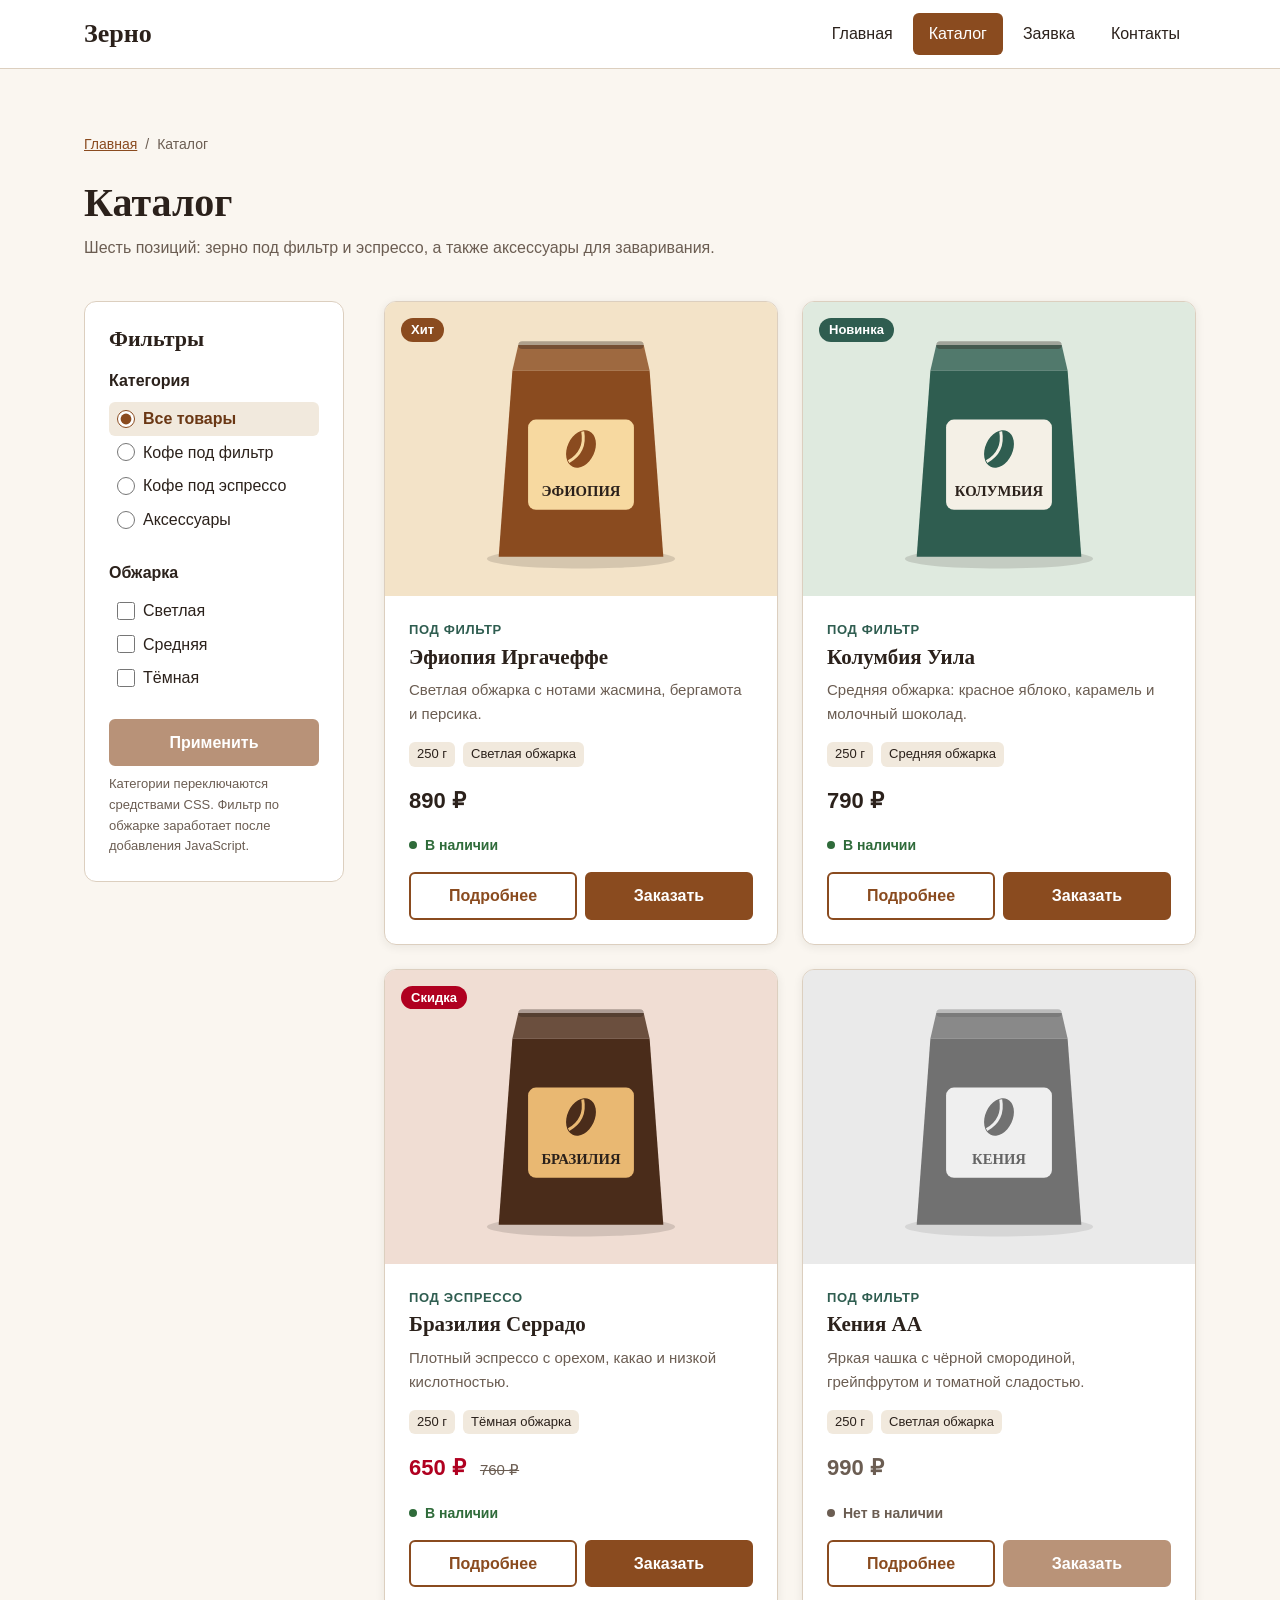
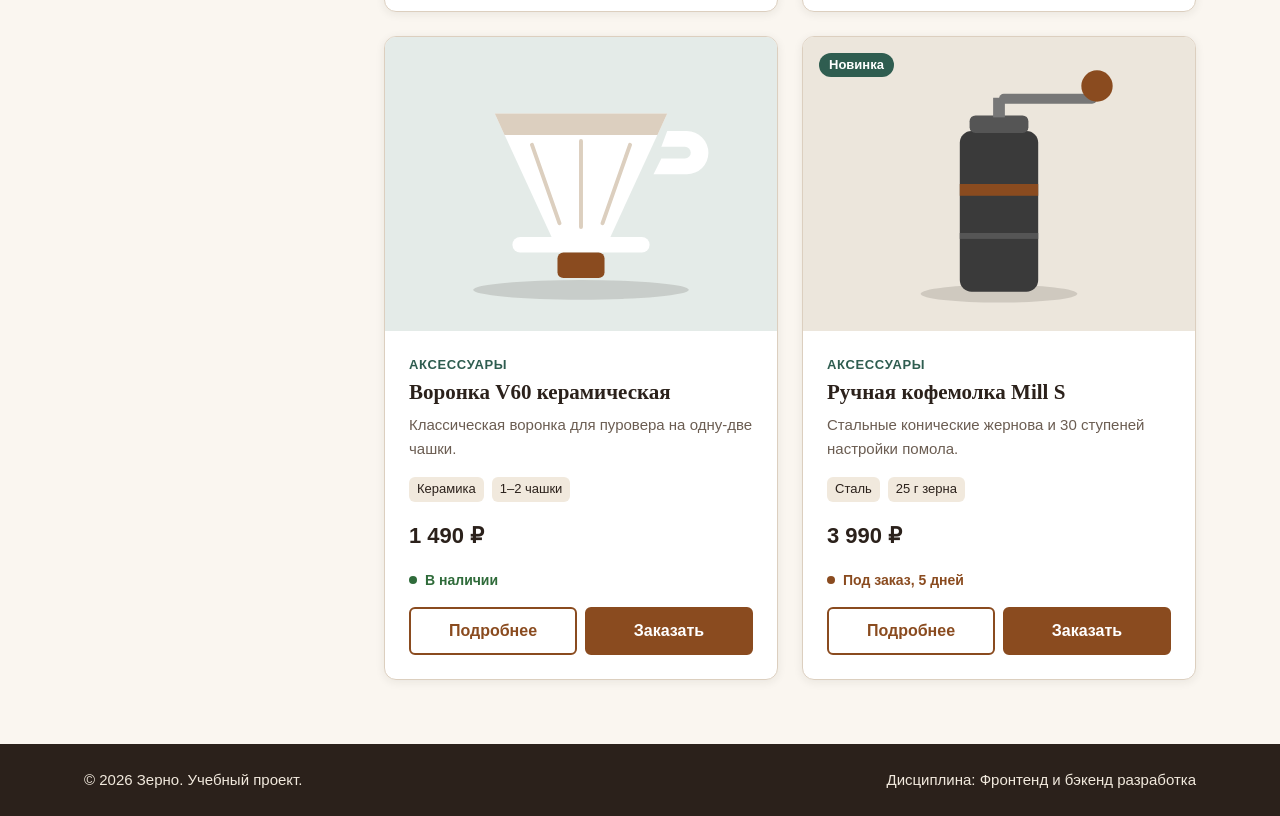
==== catalog.html @ 66cc0814 "каталог" ====
<!DOCTYPE html>
<html lang="ru">
<head>
  <meta charset="UTF-8">
  <meta name="viewport" content="width=device-width, initial-scale=1.0">
  <meta name="description" content="Каталог магазина Зерно: кофе под фильтр и эспрессо, воронки и кофемолки.">
  <title>Каталог кофе и аксессуаров — Зерно</title>
  <link rel="stylesheet" href="css/style.css">
</head>
<body>
  <header class="site-header">
    <div class="container site-header__inner">
      <a class="site-header__logo" href="index.html">Зерно</a>

      <nav class="site-nav" aria-label="Основная навигация">
        <ul class="site-nav__list">
          <li class="site-nav__item"><a class="site-nav__link" href="index.html">Главная</a></li>
          <li class="site-nav__item"><a class="site-nav__link site-nav__link--active" href="catalog.html" aria-current="page">Каталог</a></li>
          <li class="site-nav__item"><a class="site-nav__link" href="order.html">Заявка</a></li>
          <li class="site-nav__item"><a class="site-nav__link" href="contacts.html">Контакты</a></li>
        </ul>
      </nav>
    </div>
  </header>

  <main>
    <section class="section">
      <div class="container">
        <nav class="breadcrumbs" aria-label="Хлебные крошки">
          <ol class="breadcrumbs__list">
            <li class="breadcrumbs__item"><a class="breadcrumbs__link" href="index.html">Главная</a></li>
            <li class="breadcrumbs__item"><span class="breadcrumbs__current" aria-current="page">Каталог</span></li>
          </ol>
        </nav>

        <h1 class="page-title">Каталог</h1>
        <p class="section__lead">Шесть позиций: зерно под фильтр и эспрессо, а также аксессуары для заваривания.</p>

        <div class="catalog">
          <aside class="catalog__filters filter" id="filters" aria-label="Фильтры каталога">
            <h2 class="filter__title">Фильтры</h2>

            <form class="filter__form" action="#" method="get">
              <fieldset class="filter__group">
                <legend class="filter__legend">Категория</legend>
                <label class="filter__option">
                  <input class="filter__radio" type="radio" name="category" value="all" checked>
                  Все товары
                </label>
                <label class="filter__option">
                  <input class="filter__radio" type="radio" name="category" value="filter">
                  Кофе под фильтр
                </label>
                <label class="filter__option">
                  <input class="filter__radio" type="radio" name="category" value="espresso">
                  Кофе под эспрессо
                </label>
                <label class="filter__option">
                  <input class="filter__radio" type="radio" name="category" value="gear">
                  Аксессуары
                </label>
              </fieldset>

              <fieldset class="filter__group">
                <legend class="filter__legend">Обжарка</legend>
                <label class="filter__option">
                  <input class="filter__checkbox" type="checkbox" name="roast" value="light">
                  Светлая
                </label>
                <label class="filter__option">
                  <input class="filter__checkbox" type="checkbox" name="roast" value="medium">
                  Средняя
                </label>
                <label class="filter__option">
                  <input class="filter__checkbox" type="checkbox" name="roast" value="dark">
                  Тёмная
                </label>
              </fieldset>

              <button class="button button--wide" type="submit" disabled>Применить</button>
              <p class="filter__note">Категории переключаются средствами CSS. Фильтр по обжарке заработает после добавления JavaScript.</p>
            </form>
          </aside>

          <section class="catalog__content" aria-label="Список товаров">
            <div class="product-grid">
              <article class="product-card" data-category="filter">
                <span class="badge badge--hit product-card__badge">Хит</span>
                <img class="product-card__image" src="images/ethiopia.svg" alt="Пачка кофе Эфиопия Иргачеффе" width="400" height="300">
                <div class="product-card__body">
                  <p class="product-card__category">Под фильтр</p>
                  <h2 class="product-card__title">Эфиопия Иргачеффе</h2>
                  <p class="product-card__text">Светлая обжарка с нотами жасмина, бергамота и персика.</p>
                  <ul class="product-card__meta">
                    <li class="product-card__meta-item">250 г</li>
                    <li class="product-card__meta-item">Светлая обжарка</li>
                  </ul>
                  <p class="product-card__price">890&nbsp;₽</p>
                  <p class="stock stock--available">В наличии</p>
                  <div class="product-card__actions">
                    <a class="button button--secondary product-card__button" href="product.html">Подробнее</a>
                    <a class="button product-card__button" href="order.html">Заказать</a>
                  </div>
                </div>
              </article>

              <article class="product-card" data-category="filter">
                <span class="badge badge--new product-card__badge">Новинка</span>
                <img class="product-card__image" src="images/colombia.svg" alt="Пачка кофе Колумбия Уила" width="400" height="300">
                <div class="product-card__body">
                  <p class="product-card__category">Под фильтр</p>
                  <h2 class="product-card__title">Колумбия Уила</h2>
                  <p class="product-card__text">Средняя обжарка: красное яблоко, карамель и молочный шоколад.</p>
                  <ul class="product-card__meta">
                    <li class="product-card__meta-item">250 г</li>
                    <li class="product-card__meta-item">Средняя обжарка</li>
                  </ul>
                  <p class="product-card__price">790&nbsp;₽</p>
                  <p class="stock stock--available">В наличии</p>
                  <div class="product-card__actions">
                    <a class="button button--secondary product-card__button" href="product-colombia.html">Подробнее</a>
                    <a class="button product-card__button" href="order.html">Заказать</a>
                  </div>
                </div>
              </article>

              <article class="product-card product-card--discount" data-category="espresso">
                <span class="badge badge--sale product-card__badge">Скидка</span>
                <img class="product-card__image" src="images/brazil.svg" alt="Пачка кофе Бразилия Серрадо" width="400" height="300">
                <div class="product-card__body">
                  <p class="product-card__category">Под эспрессо</p>
                  <h2 class="product-card__title">Бразилия Серрадо</h2>
                  <p class="product-card__text">Плотный эспрессо с орехом, какао и низкой кислотностью.</p>
                  <ul class="product-card__meta">
                    <li class="product-card__meta-item">250 г</li>
                    <li class="product-card__meta-item">Тёмная обжарка</li>
                  </ul>
                  <p class="product-card__price">650&nbsp;₽ <s class="product-card__old-price">760&nbsp;₽</s></p>
                  <p class="stock stock--available">В наличии</p>
                  <div class="product-card__actions">
                    <a class="button button--secondary product-card__button" href="product-brazil.html">Подробнее</a>
                    <a class="button product-card__button" href="order.html">Заказать</a>
                  </div>
                </div>
              </article>

              <article class="product-card product-card--unavailable" data-category="filter">
                <img class="product-card__image" src="images/kenya.svg" alt="Пачка кофе Кения АА" width="400" height="300">
                <div class="product-card__body">
                  <p class="product-card__category">Под фильтр</p>
                  <h2 class="product-card__title">Кения АА</h2>
                  <p class="product-card__text">Яркая чашка с чёрной смородиной, грейпфрутом и томатной сладостью.</p>
                  <ul class="product-card__meta">
                    <li class="product-card__meta-item">250 г</li>
                    <li class="product-card__meta-item">Светлая обжарка</li>
                  </ul>
                  <p class="product-card__price">990&nbsp;₽</p>
                  <p class="stock stock--unavailable">Нет в наличии</p>
                  <div class="product-card__actions">
                    <a class="button button--secondary product-card__button" href="product-kenya.html">Подробнее</a>
                    <button class="button product-card__button" type="button" disabled>Заказать</button>
                  </div>
                </div>
              </article>

              <article class="product-card" data-category="gear">
                <img class="product-card__image" src="images/dripper.svg" alt="Керамическая воронка для пуровера" width="400" height="300">
                <div class="product-card__body">
                  <p class="product-card__category">Аксессуары</p>
                  <h2 class="product-card__title">Воронка V60 керамическая</h2>
                  <p class="product-card__text">Классическая воронка для пуровера на одну-две чашки.</p>
                  <ul class="product-card__meta">
                    <li class="product-card__meta-item">Керамика</li>
                    <li class="product-card__meta-item">1–2 чашки</li>
                  </ul>
                  <p class="product-card__price">1&nbsp;490&nbsp;₽</p>
                  <p class="stock stock--available">В наличии</p>
                  <div class="product-card__actions">
                    <a class="button button--secondary product-card__button" href="product-dripper.html">Подробнее</a>
                    <a class="button product-card__button" href="order.html">Заказать</a>
                  </div>
                </div>
              </article>

              <article class="product-card" data-category="gear">
                <span class="badge badge--new product-card__badge">Новинка</span>
                <img class="product-card__image" src="images/grinder.svg" alt="Ручная кофемолка Mill S" width="400" height="300">
                <div class="product-card__body">
                  <p class="product-card__category">Аксессуары</p>
                  <h2 class="product-card__title">Ручная кофемолка Mill S</h2>
                  <p class="product-card__text">Стальные конические жернова и 30 ступеней настройки помола.</p>
                  <ul class="product-card__meta">
                    <li class="product-card__meta-item">Сталь</li>
                    <li class="product-card__meta-item">25 г зерна</li>
                  </ul>
                  <p class="product-card__price">3&nbsp;990&nbsp;₽</p>
                  <p class="stock stock--preorder">Под заказ, 5 дней</p>
                  <div class="product-card__actions">
                    <a class="button button--secondary product-card__button" href="product-grinder.html">Подробнее</a>
                    <a class="button product-card__button" href="order.html">Заказать</a>
                  </div>
                </div>
              </article>
            </div>
          </section>
        </div>
      </div>
    </section>
  </main>

  <footer class="site-footer">
    <div class="container site-footer__inner">
      <p class="site-footer__text">&copy; 2026 Зерно. Учебный проект.</p>
      <p class="site-footer__text">Дисциплина: Фронтенд и бэкенд разработка</p>
    </div>
  </footer>
</body>
</html>
---- css/style.css ----
:root {
  --color-bg: #faf6f0;
  --color-surface: #ffffff;
  --color-surface-alt: #f1e9dd;
  --color-text: #2b211b;
  --color-muted: #6b5d52;
  --color-primary: #8a4b1f;
  --color-primary-dark: #6a3714;
  --color-accent: #2f5d50;
  --color-border: #dccfbf;
  --color-danger: #b00020;
  --color-success: #2f6b3a;
  --space-xs: 4px;
  --space-sm: 8px;
  --space-md: 16px;
  --space-lg: 24px;
  --space-xl: 40px;
  --space-xxl: 64px;
  --radius-sm: 6px;
  --radius-md: 12px;
  --radius-lg: 20px;
  --shadow-card: 0 2px 10px rgba(43, 33, 27, 0.08);
  --shadow-raised: 0 10px 28px rgba(43, 33, 27, 0.16);
  --font-base: "Segoe UI", Roboto, "Helvetica Neue", Arial, sans-serif;
  --font-heading: Georgia, "Times New Roman", serif;
  --container-width: 1160px;
  --header-height: 68px;
  --transition-fast: 0.2s ease;
}

*,
*::before,
*::after {
  box-sizing: border-box;
}

html {
  scroll-behavior: smooth;
  scroll-padding-top: calc(var(--header-height) + var(--space-md));
}

body {
  margin: 0;
  font-family: var(--font-base);
  font-size: 16px;
  line-height: 1.6;
  color: var(--color-text);
  background-color: var(--color-bg);
}

img {
  display: block;
  max-width: 100%;
  height: auto;
}

h1,
h2,
h3 {
  margin: 0 0 var(--space-md);
  font-family: var(--font-heading);
  line-height: 1.2;
}

p {
  margin: 0 0 var(--space-md);
}

a {
  color: var(--color-primary);
}

a:hover {
  color: var(--color-primary-dark);
}

a:focus-visible {
  outline: 2px solid var(--color-accent);
  outline-offset: 3px;
  border-radius: var(--radius-sm);
}

.container {
  width: 100%;
  max-width: var(--container-width);
  margin: 0 auto;
  padding: 0 var(--space-lg);
}

.site-header {
  position: sticky;
  top: 0;
  z-index: 100;
  background-color: var(--color-surface);
  border-bottom: 1px solid var(--color-border);
}

.site-header__inner {
  display: flex;
  flex-wrap: wrap;
  align-items: center;
  justify-content: space-between;
  gap: var(--space-md);
  min-height: var(--header-height);
}

.site-header__logo {
  font-family: var(--font-heading);
  font-size: 26px;
  font-weight: 700;
  color: var(--color-text);
  text-decoration: none;
}

.site-header__logo:hover {
  color: var(--color-primary);
}

.site-nav__list {
  display: flex;
  flex-wrap: wrap;
  gap: var(--space-xs);
  margin: 0;
  padding: 0;
  list-style: none;
}

.site-nav__link {
  display: block;
  padding: var(--space-sm) var(--space-md);
  color: var(--color-text);
  text-decoration: none;
  border-radius: var(--radius-sm);
  transition: background-color var(--transition-fast), color var(--transition-fast);
}

.site-nav__link:hover {
  color: var(--color-primary-dark);
  background-color: var(--color-surface-alt);
}

.site-nav__link--active,
.site-nav__link--active:hover {
  color: var(--color-surface);
  background-color: var(--color-primary);
}

.button {
  display: inline-flex;
  align-items: center;
  justify-content: center;
  padding: 12px var(--space-lg);
  font: inherit;
  font-weight: 600;
  line-height: 1.2;
  color: var(--color-surface);
  text-decoration: none;
  background-color: var(--color-primary);
  border: 2px solid var(--color-primary);
  border-radius: var(--radius-sm);
  cursor: pointer;
  transition: background-color var(--transition-fast), border-color var(--transition-fast), color var(--transition-fast);
}

.button:hover {
  color: var(--color-surface);
  background-color: var(--color-primary-dark);
  border-color: var(--color-primary-dark);
}

.button:focus-visible {
  outline: 2px solid var(--color-accent);
  outline-offset: 3px;
}

.button--secondary {
  color: var(--color-primary);
  background-color: transparent;
}

.button--secondary:hover {
  color: var(--color-surface);
  background-color: var(--color-primary);
  border-color: var(--color-primary);
}

.button--wide {
  width: 100%;
}

button:disabled,
.button--disabled {
  opacity: 0.6;
  cursor: not-allowed;
}

.button:disabled:hover {
  background-color: var(--color-primary);
  border-color: var(--color-primary);
}

.hero {
  padding: var(--space-xxl) 0;
  background: linear-gradient(135deg, var(--color-surface-alt), var(--color-bg));
}

.hero__inner {
  display: grid;
  grid-template-columns: 1.1fr 0.9fr;
  align-items: center;
  gap: var(--space-xxl);
}

.hero__label {
  display: inline-block;
  padding: var(--space-xs) var(--space-md);
  font-size: 14px;
  font-weight: 600;
  color: var(--color-accent);
  background-color: var(--color-surface);
  border: 1px solid var(--color-border);
  border-radius: 999px;
}

.hero__title {
  font-size: 46px;
}

.hero__text {
  max-width: 520px;
  font-size: 18px;
  color: var(--color-muted);
}

.hero__actions {
  display: flex;
  flex-wrap: wrap;
  gap: var(--space-md);
  margin-top: var(--space-lg);
}

.hero__media {
  position: relative;
  margin: 0;
}

.hero__image {
  width: 100%;
  border-radius: var(--radius-lg);
  box-shadow: var(--shadow-raised);
}

.hero__stats {
  position: absolute;
  left: calc(var(--space-lg) * -1);
  bottom: var(--space-lg);
  z-index: 1;
  display: flex;
  gap: var(--space-lg);
  padding: var(--space-md) var(--space-lg);
  background-color: var(--color-surface);
  border-radius: var(--radius-md);
  box-shadow: var(--shadow-card);
}

.hero__stat {
  display: flex;
  flex-direction: column;
  font-size: 13px;
  color: var(--color-muted);
}

.hero__stat-value {
  font-family: var(--font-heading);
  font-size: 24px;
  color: var(--color-primary);
}

.advantages {
  display: grid;
  grid-template-columns: repeat(4, 1fr);
  gap: var(--space-lg);
  margin: 0;
  padding: 0;
  list-style: none;
}

.advantages__item {
  padding: var(--space-lg);
  background-color: var(--color-surface);
  border: 1px solid var(--color-border);
  border-radius: var(--radius-md);
}

.advantages__number {
  display: block;
  margin-bottom: var(--space-sm);
  font-family: var(--font-heading);
  font-size: 28px;
  font-weight: 700;
  color: var(--color-accent);
}

.advantages__title {
  margin-bottom: var(--space-sm);
  font-size: 19px;
}

.advantages__text {
  margin: 0;
  font-size: 15px;
  color: var(--color-muted);
}

.product-grid {
  display: grid;
  grid-template-columns: repeat(auto-fill, minmax(260px, 1fr));
  gap: var(--space-lg);
}

.product-card {
  position: relative;
  display: flex;
  flex-direction: column;
  overflow: hidden;
  background-color: var(--color-surface);
  border: 1px solid var(--color-border);
  border-radius: var(--radius-md);
  box-shadow: var(--shadow-card);
  transition: transform var(--transition-fast), box-shadow var(--transition-fast);
}

.product-card:hover,
.product-card:focus-within {
  transform: translateY(-4px);
  box-shadow: var(--shadow-raised);
}

.product-card__badge {
  position: absolute;
  top: var(--space-md);
  left: var(--space-md);
  z-index: 1;
}

.product-card__image {
  width: 100%;
  aspect-ratio: 4 / 3;
  object-fit: cover;
}

.product-card__body {
  display: flex;
  flex: 1;
  flex-direction: column;
  padding: var(--space-lg);
}

.product-card__category {
  margin-bottom: var(--space-xs);
  font-size: 13px;
  font-weight: 600;
  text-transform: uppercase;
  letter-spacing: 0.05em;
  color: var(--color-accent);
}

.product-card__title {
  margin-bottom: var(--space-sm);
  font-size: 21px;
}

.product-card__text {
  font-size: 15px;
  color: var(--color-muted);
}

.product-card__price {
  margin-top: auto;
  font-size: 22px;
  font-weight: 700;
}

.product-card__old-price {
  margin-left: var(--space-sm);
  font-size: 15px;
  font-weight: 400;
  color: var(--color-muted);
}

.product-card--discount .product-card__price {
  color: var(--color-danger);
}

.product-card__actions {
  display: flex;
  flex-wrap: wrap;
  gap: var(--space-sm);
}

.product-card__button {
  flex: 1;
  padding-right: var(--space-md);
  padding-left: var(--space-md);
}

.product-card__meta {
  display: flex;
  flex-wrap: wrap;
  gap: var(--space-sm);
  margin: 0 0 var(--space-md);
  padding: 0;
  list-style: none;
}

.product-card__meta-item {
  padding: 2px var(--space-sm);
  font-size: 13px;
  background-color: var(--color-surface-alt);
  border-radius: var(--radius-sm);
}

.product-card--unavailable .product-card__image {
  filter: grayscale(1);
  opacity: 0.7;
}

.product-card--unavailable .product-card__price {
  color: var(--color-muted);
}

.stock {
  display: flex;
  align-items: center;
  gap: var(--space-sm);
  font-size: 14px;
  font-weight: 600;
}

.stock::before {
  content: "";
  width: 8px;
  height: 8px;
  background-color: currentColor;
  border-radius: 50%;
}

.stock--available {
  color: var(--color-success);
}

.stock--preorder {
  color: var(--color-primary);
}

.stock--unavailable {
  color: var(--color-muted);
}

.breadcrumbs {
  margin-bottom: var(--space-lg);
  font-size: 14px;
}

.breadcrumbs__list {
  display: flex;
  flex-wrap: wrap;
  gap: var(--space-sm);
  margin: 0;
  padding: 0;
  list-style: none;
}

.breadcrumbs__item:not(:last-child)::after {
  content: "/";
  margin-left: var(--space-sm);
  color: var(--color-muted);
}

.breadcrumbs__current {
  color: var(--color-muted);
}

.catalog {
  display: grid;
  grid-template-columns: 260px 1fr;
  align-items: start;
  gap: var(--space-xl);
  margin-top: var(--space-xl);
}

.catalog__filters {
  position: sticky;
  top: calc(var(--header-height) + var(--space-lg));
}

.catalog:has(.filter__radio[value="filter"]:checked) .product-card:not([data-category="filter"]),
.catalog:has(.filter__radio[value="espresso"]:checked) .product-card:not([data-category="espresso"]),
.catalog:has(.filter__radio[value="gear"]:checked) .product-card:not([data-category="gear"]) {
  display: none;
}

.filter {
  padding: var(--space-lg);
  background-color: var(--color-surface);
  border: 1px solid var(--color-border);
  border-radius: var(--radius-md);
}

.filter__title {
  font-size: 22px;
}

.filter__group {
  margin: 0 0 var(--space-lg);
  padding: 0;
  border: 0;
}

.filter__legend {
  margin-bottom: var(--space-sm);
  padding: 0;
  font-weight: 700;
}

.filter__option {
  display: flex;
  align-items: center;
  gap: var(--space-sm);
  padding: var(--space-xs) var(--space-sm);
  border-radius: var(--radius-sm);
  cursor: pointer;
}

.filter__option:hover {
  background-color: var(--color-surface-alt);
}

.filter__option:has(.filter__radio:checked) {
  font-weight: 600;
  color: var(--color-primary-dark);
  background-color: var(--color-surface-alt);
}

.filter__radio,
.filter__checkbox {
  width: 18px;
  height: 18px;
  margin: 0;
  accent-color: var(--color-primary);
}

.filter__radio:focus-visible,
.filter__checkbox:focus-visible {
  outline: 2px solid var(--color-accent);
  outline-offset: 3px;
}

.filter__note {
  margin: var(--space-sm) 0 0;
  font-size: 13px;
  color: var(--color-muted);
}

.badge {
  display: inline-block;
  padding: var(--space-xs) 10px;
  font-size: 13px;
  font-weight: 700;
  line-height: 1.2;
  color: var(--color-surface);
  background-color: var(--color-accent);
  border-radius: 999px;
}

.badge--hit {
  background-color: var(--color-primary);
}

.badge--new {
  background-color: var(--color-accent);
}

.badge--sale {
  background-color: var(--color-danger);
}

.section {
  padding: var(--space-xxl) 0;
}

.section--muted {
  background-color: var(--color-surface-alt);
}

.section__header {
  display: flex;
  flex-wrap: wrap;
  align-items: baseline;
  justify-content: space-between;
  gap: var(--space-md);
  margin-bottom: var(--space-lg);
}

.section__title {
  margin: 0;
  font-size: 32px;
}

.section__link {
  font-weight: 600;
}

.section__lead {
  max-width: 720px;
  color: var(--color-muted);
}

.page-title {
  margin-bottom: var(--space-sm);
  font-size: 40px;
}

.site-footer {
  padding: var(--space-lg) 0;
  color: var(--color-surface-alt);
  background-color: var(--color-text);
}

.site-footer__inner {
  display: flex;
  flex-wrap: wrap;
  justify-content: space-between;
  gap: var(--space-md);
}

.site-footer__text {
  margin: 0;
  font-size: 15px;
}
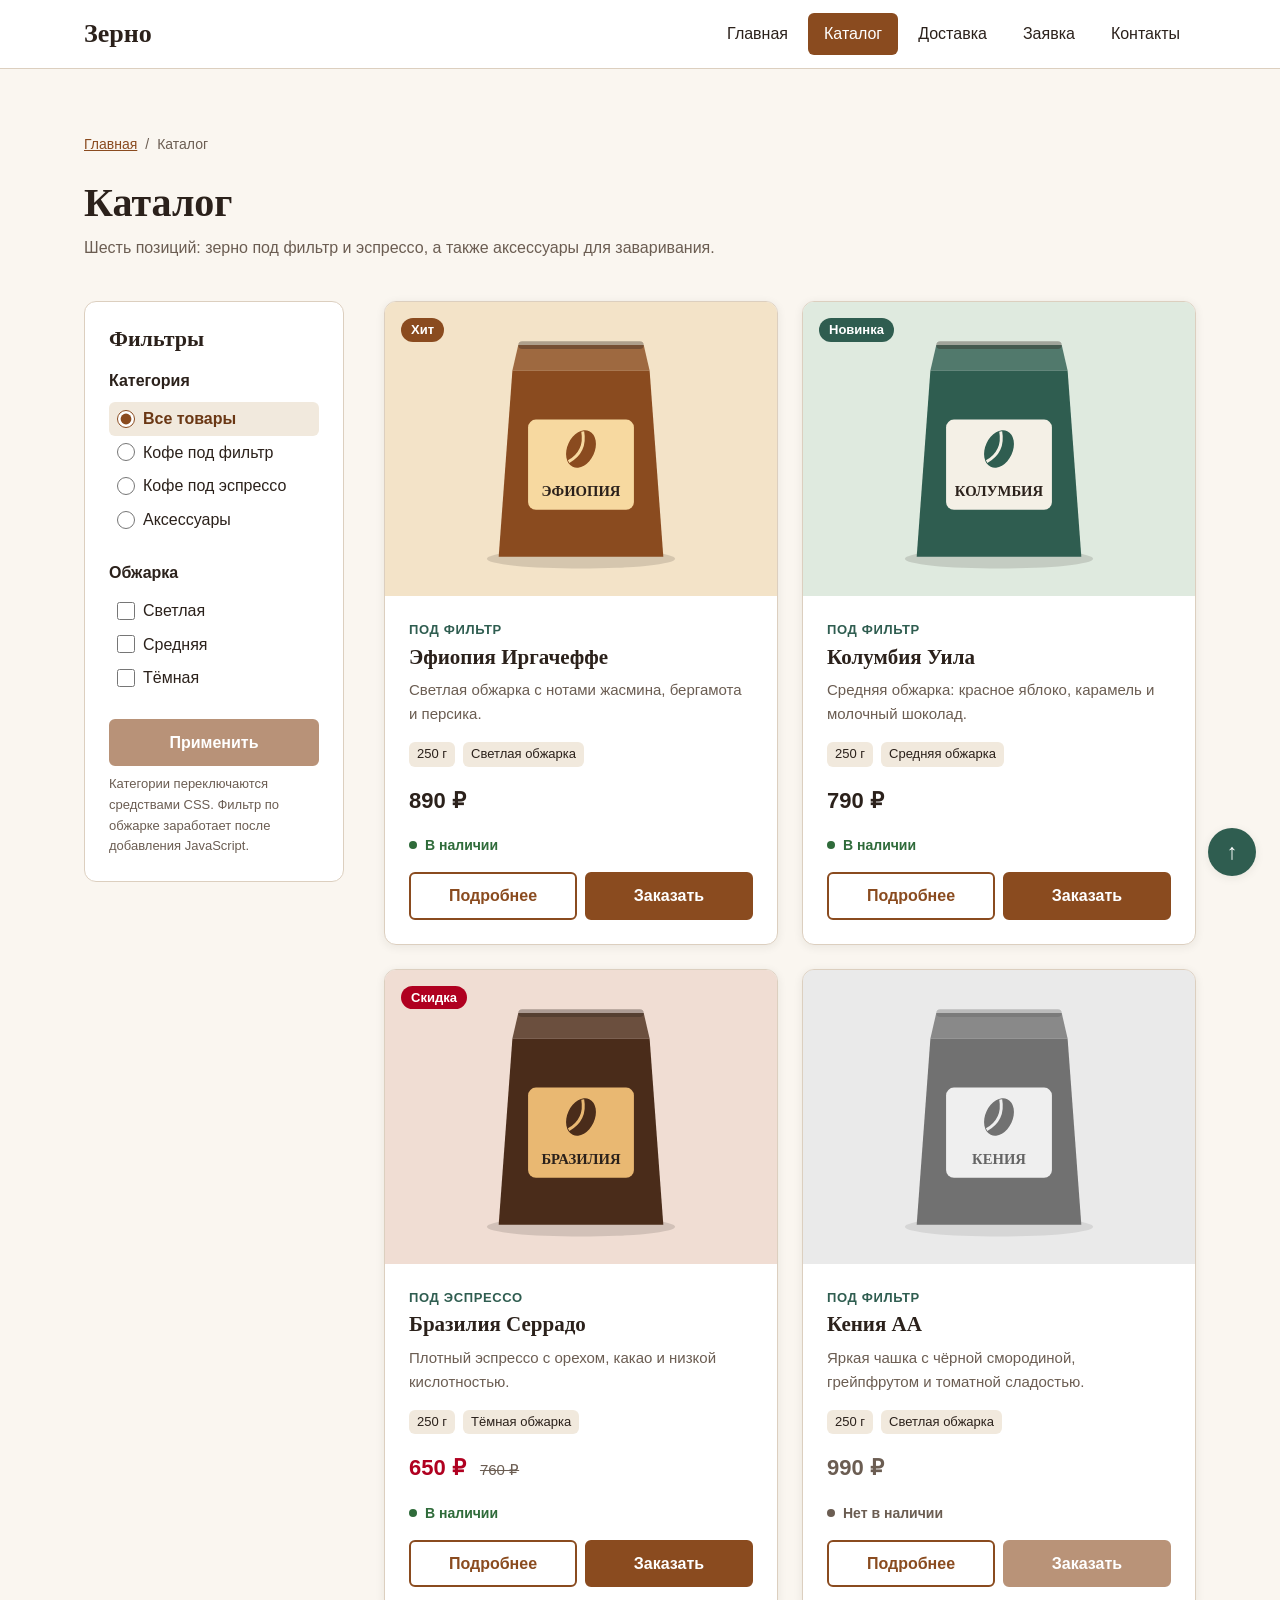
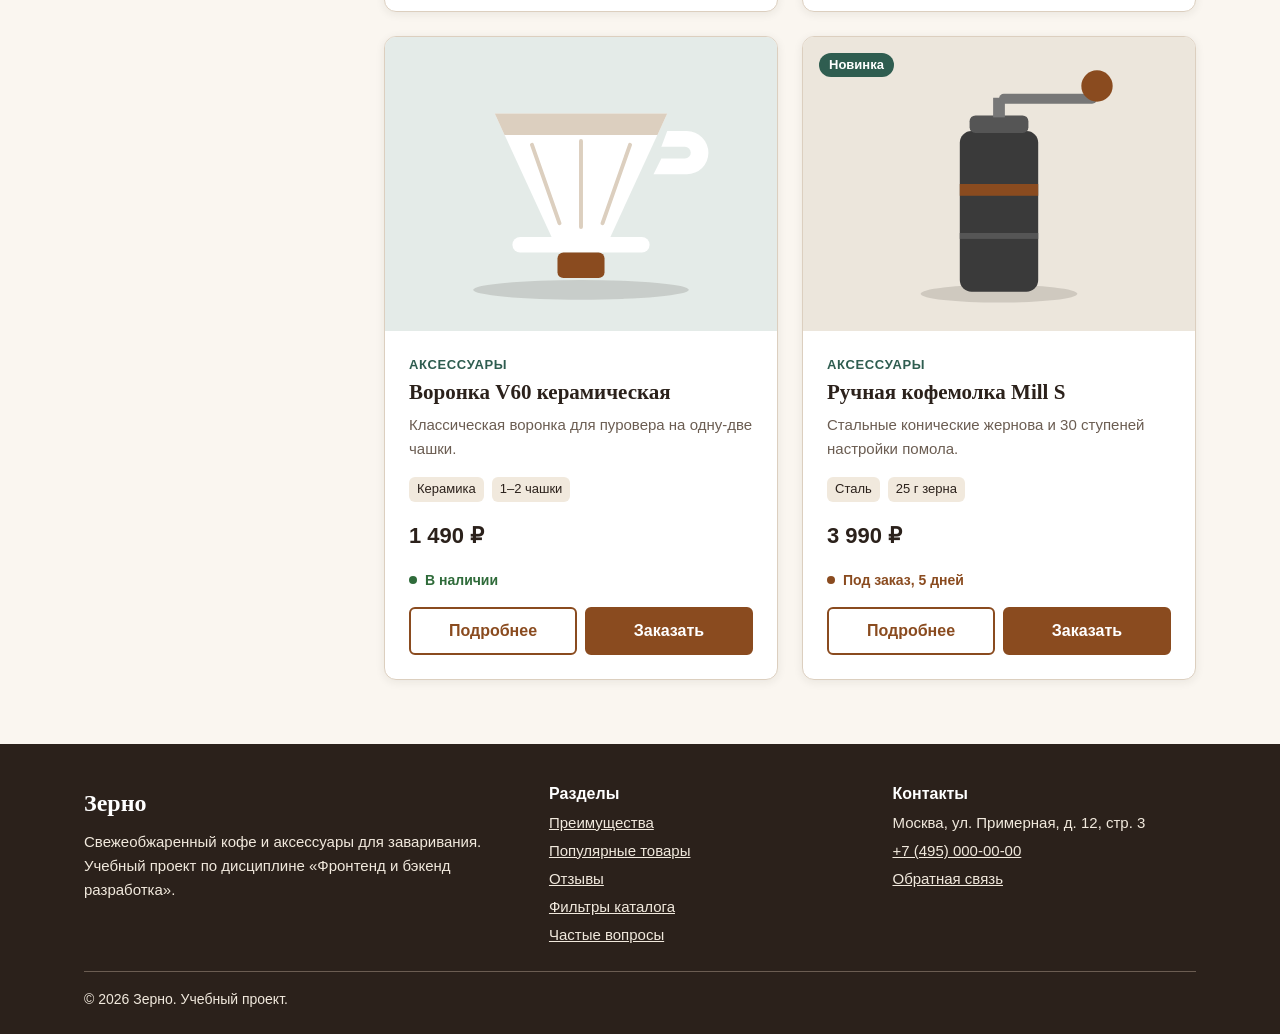
==== commit a081a3dc: "конец" ====
--- a/catalog.html
+++ b/catalog.html
@@ -6,8 +6,9 @@
   <meta name="description" content="Каталог магазина Зерно: кофе под фильтр и эспрессо, воронки и кофемолки.">
   <title>Каталог кофе и аксессуаров — Зерно</title>
   <link rel="stylesheet" href="css/style.css">
+  <script src="js/main.js" defer></script>
 </head>
-<body>
+<body id="top">
   <header class="site-header">
     <div class="container site-header__inner">
       <a class="site-header__logo" href="index.html">Зерно</a>
@@ -16,6 +17,7 @@
         <ul class="site-nav__list">
           <li class="site-nav__item"><a class="site-nav__link" href="index.html">Главная</a></li>
           <li class="site-nav__item"><a class="site-nav__link site-nav__link--active" href="catalog.html" aria-current="page">Каталог</a></li>
+          <li class="site-nav__item"><a class="site-nav__link" href="delivery.html">Доставка</a></li>
           <li class="site-nav__item"><a class="site-nav__link" href="order.html">Заявка</a></li>
           <li class="site-nav__item"><a class="site-nav__link" href="contacts.html">Контакты</a></li>
         </ul>
@@ -99,7 +101,7 @@
                   <p class="stock stock--available">В наличии</p>
                   <div class="product-card__actions">
                     <a class="button button--secondary product-card__button" href="product.html">Подробнее</a>
-                    <a class="button product-card__button" href="order.html">Заказать</a>
+                    <button class="button product-card__button" type="button" data-modal-open data-product="Эфиопия Иргачеффе">Заказать</button>
                   </div>
                 </div>
               </article>
@@ -119,7 +121,7 @@
                   <p class="stock stock--available">В наличии</p>
                   <div class="product-card__actions">
                     <a class="button button--secondary product-card__button" href="product-colombia.html">Подробнее</a>
-                    <a class="button product-card__button" href="order.html">Заказать</a>
+                    <button class="button product-card__button" type="button" data-modal-open data-product="Колумбия Уила">Заказать</button>
                   </div>
                 </div>
               </article>
@@ -139,7 +141,7 @@
                   <p class="stock stock--available">В наличии</p>
                   <div class="product-card__actions">
                     <a class="button button--secondary product-card__button" href="product-brazil.html">Подробнее</a>
-                    <a class="button product-card__button" href="order.html">Заказать</a>
+                    <button class="button product-card__button" type="button" data-modal-open data-product="Бразилия Серрадо">Заказать</button>
                   </div>
                 </div>
               </article>
@@ -177,7 +179,7 @@
                   <p class="stock stock--available">В наличии</p>
                   <div class="product-card__actions">
                     <a class="button button--secondary product-card__button" href="product-dripper.html">Подробнее</a>
-                    <a class="button product-card__button" href="order.html">Заказать</a>
+                    <button class="button product-card__button" type="button" data-modal-open data-product="Воронка V60 керамическая">Заказать</button>
                   </div>
                 </div>
               </article>
@@ -197,7 +199,7 @@
                   <p class="stock stock--preorder">Под заказ, 5 дней</p>
                   <div class="product-card__actions">
                     <a class="button button--secondary product-card__button" href="product-grinder.html">Подробнее</a>
-                    <a class="button product-card__button" href="order.html">Заказать</a>
+                    <button class="button product-card__button" type="button" data-modal-open data-product="Ручная кофемолка Mill S">Заказать</button>
                   </div>
                 </div>
               </article>
@@ -209,10 +211,77 @@
   </main>
 
   <footer class="site-footer">
-    <div class="container site-footer__inner">
-      <p class="site-footer__text">&copy; 2026 Зерно. Учебный проект.</p>
-      <p class="site-footer__text">Дисциплина: Фронтенд и бэкенд разработка</p>
+    <div class="container">
+      <div class="site-footer__inner">
+        <div class="site-footer__column">
+          <p class="site-footer__logo">Зерно</p>
+          <p class="site-footer__text">Свежеобжаренный кофе и аксессуары для заваривания. Учебный проект по дисциплине «Фронтенд и бэкенд разработка».</p>
+        </div>
+
+        <nav class="site-footer__column" aria-label="Разделы сайта">
+          <h2 class="site-footer__title">Разделы</h2>
+          <ul class="site-footer__list">
+            <li class="site-footer__item"><a class="site-footer__link" href="index.html#advantages">Преимущества</a></li>
+            <li class="site-footer__item"><a class="site-footer__link" href="index.html#popular">Популярные товары</a></li>
+            <li class="site-footer__item"><a class="site-footer__link" href="index.html#reviews">Отзывы</a></li>
+            <li class="site-footer__item"><a class="site-footer__link" href="catalog.html#filters">Фильтры каталога</a></li>
+            <li class="site-footer__item"><a class="site-footer__link" href="delivery.html#faq">Частые вопросы</a></li>
+          </ul>
+        </nav>
+
+        <div class="site-footer__column">
+          <h2 class="site-footer__title">Контакты</h2>
+          <ul class="site-footer__list">
+            <li class="site-footer__item">Москва, ул. Примерная, д. 12, стр. 3</li>
+            <li class="site-footer__item"><a class="site-footer__link" href="tel:+74950000000">+7 (495) 000-00-00</a></li>
+            <li class="site-footer__item"><a class="site-footer__link" href="contacts.html#feedback">Обратная связь</a></li>
+          </ul>
+        </div>
+      </div>
+
+      <p class="site-footer__copy">&copy; 2026 Зерно. Учебный проект.</p>
     </div>
   </footer>
+
+  <a class="to-top" href="#top" aria-label="Наверх">&uarr;</a>
+
+  <dialog class="modal" aria-labelledby="modal-title">
+    <div class="modal__body">
+      <div class="modal__header">
+        <h2 class="modal__title" id="modal-title">Быстрая заявка</h2>
+        <button class="modal__close" type="button" aria-label="Закрыть окно" data-modal-close>&times;</button>
+      </div>
+      <p class="modal__text">Оставьте контакты — перезвоним и уточним детали заказа.</p>
+
+      <form class="form" method="dialog">
+        <div class="form__field">
+          <label class="form__label" for="quick-product">Товар</label>
+          <input class="form__input" id="quick-product" name="product" type="text" readonly>
+        </div>
+
+        <div class="form__field">
+          <label class="form__label" for="quick-name">Имя <span class="form__required" aria-hidden="true">*</span></label>
+          <input class="form__input" id="quick-name" name="name" type="text" placeholder="Как к вам обращаться" minlength="2" autocomplete="given-name" required>
+        </div>
+
+        <div class="form__field">
+          <label class="form__label" for="quick-phone">Телефон <span class="form__required" aria-hidden="true">*</span></label>
+          <input class="form__input" id="quick-phone" name="phone" type="tel" placeholder="+7 900 000-00-00" autocomplete="tel" required>
+        </div>
+
+        <label class="form__check" for="quick-agreement">
+          <input class="form__checkbox" id="quick-agreement" name="agreement" type="checkbox" required>
+          <span>Я согласен на обработку персональных данных <span class="form__required" aria-hidden="true">*</span></span>
+        </label>
+
+        <div class="form__actions">
+          <button class="button" type="submit">Отправить</button>
+          <button class="button button--secondary" type="button" data-modal-close>Отмена</button>
+        </div>
+      </form>
+    </div>
+  </dialog>
+
+  <p class="notice" role="status" hidden>Спасибо! Заявка отправлена, мы свяжемся с вами.</p>
 </body>
 </html>
--- a/css/style.css
+++ b/css/style.css
@@ -562,6 +562,372 @@
   color: var(--color-muted);
 }
 
+.product-details {
+  display: grid;
+  grid-template-columns: 1fr 1fr;
+  align-items: center;
+  gap: var(--space-xl);
+  margin-bottom: var(--space-xxl);
+}
+
+.product-details__media {
+  position: relative;
+}
+
+.product-details__badge {
+  position: absolute;
+  top: var(--space-md);
+  left: var(--space-md);
+  z-index: 1;
+}
+
+.product-details__image {
+  width: 100%;
+  border: 1px solid var(--color-border);
+  border-radius: var(--radius-lg);
+}
+
+.product-details__category {
+  margin-bottom: var(--space-sm);
+  font-size: 14px;
+  font-weight: 600;
+  text-transform: uppercase;
+  letter-spacing: 0.05em;
+  color: var(--color-accent);
+}
+
+.product-details__title {
+  font-size: 38px;
+}
+
+.product-details__lead {
+  font-size: 18px;
+  color: var(--color-muted);
+}
+
+.product-details__price {
+  margin-bottom: var(--space-sm);
+  font-size: 34px;
+  font-weight: 700;
+}
+
+.product-details__old-price {
+  margin-left: var(--space-sm);
+  font-size: 20px;
+  font-weight: 400;
+  color: var(--color-muted);
+}
+
+.product-details__actions {
+  display: flex;
+  flex-wrap: wrap;
+  gap: var(--space-md);
+}
+
+.product-layout {
+  display: grid;
+  grid-template-columns: 1fr 320px;
+  align-items: start;
+  gap: var(--space-xl);
+}
+
+.product-layout__title {
+  font-size: 24px;
+}
+
+.product-layout__aside {
+  display: grid;
+  gap: var(--space-lg);
+}
+
+.info-card {
+  padding: var(--space-lg);
+  background-color: var(--color-surface);
+  border: 1px solid var(--color-border);
+  border-radius: var(--radius-md);
+}
+
+.info-card--accent {
+  background-color: var(--color-surface-alt);
+}
+
+.info-card__title {
+  font-size: 20px;
+}
+
+.info-card__list {
+  display: grid;
+  gap: var(--space-sm);
+  margin: 0;
+  padding-left: var(--space-lg);
+}
+
+.data-table {
+  width: 100%;
+  margin-bottom: var(--space-xl);
+  background-color: var(--color-surface);
+  border: 1px solid var(--color-border);
+  border-collapse: collapse;
+}
+
+.data-table__caption {
+  padding-bottom: var(--space-md);
+  font-family: var(--font-heading);
+  font-size: 24px;
+  font-weight: 700;
+  text-align: left;
+}
+
+.data-table__head {
+  padding: 12px var(--space-md);
+  text-align: left;
+  color: var(--color-surface);
+  background-color: var(--color-accent);
+}
+
+.data-table__row-head {
+  width: 38%;
+  font-weight: 600;
+  text-align: left;
+}
+
+.data-table__row-head,
+.data-table__cell {
+  padding: 12px var(--space-md);
+  border-top: 1px solid var(--color-border);
+}
+
+.data-table__row:nth-child(even) {
+  background-color: var(--color-bg);
+}
+
+.data-table__row:hover {
+  background-color: var(--color-surface-alt);
+}
+
+.form {
+  display: grid;
+  gap: var(--space-lg);
+}
+
+.form--panel {
+  padding: var(--space-xl);
+  background-color: var(--color-surface);
+  border: 1px solid var(--color-border);
+  border-radius: var(--radius-md);
+  box-shadow: var(--shadow-card);
+}
+
+.form__group {
+  display: grid;
+  gap: var(--space-md);
+  margin: 0;
+  padding: 0;
+  border: 0;
+}
+
+.form__legend {
+  margin-bottom: var(--space-md);
+  padding: 0;
+  font-family: var(--font-heading);
+  font-size: 22px;
+  font-weight: 700;
+}
+
+.form__row {
+  display: grid;
+  grid-template-columns: 1fr 1fr;
+  gap: var(--space-md);
+}
+
+.form__field {
+  display: flex;
+  flex-direction: column;
+  gap: var(--space-xs);
+}
+
+.form__label {
+  font-weight: 600;
+}
+
+.form__required {
+  color: var(--color-danger);
+}
+
+.form__input,
+.form__select,
+.form__textarea {
+  width: 100%;
+  padding: 10px 12px;
+  font: inherit;
+  color: var(--color-text);
+  background-color: var(--color-surface);
+  border: 1px solid var(--color-muted);
+  border-radius: var(--radius-sm);
+  transition: border-color var(--transition-fast), box-shadow var(--transition-fast);
+}
+
+.form__textarea {
+  min-height: 110px;
+  resize: vertical;
+}
+
+.form__input:hover,
+.form__select:hover,
+.form__textarea:hover {
+  border-color: var(--color-primary);
+}
+
+.form__input:focus-visible,
+.form__select:focus-visible,
+.form__textarea:focus-visible {
+  outline: 2px solid var(--color-accent);
+  outline-offset: 1px;
+  border-color: var(--color-accent);
+}
+
+.form__input:user-invalid,
+.form__select:user-invalid,
+.form__textarea:user-invalid {
+  border-color: var(--color-danger);
+  box-shadow: 0 0 0 3px rgba(176, 0, 32, 0.12);
+}
+
+.form__hint {
+  font-size: 13px;
+  color: var(--color-muted);
+}
+
+.form__options {
+  display: flex;
+  flex-wrap: wrap;
+  gap: var(--space-md) var(--space-lg);
+}
+
+.form__check {
+  display: flex;
+  align-items: flex-start;
+  gap: var(--space-sm);
+  cursor: pointer;
+}
+
+.form__checkbox,
+.form__radio {
+  flex-shrink: 0;
+  width: 18px;
+  height: 18px;
+  margin: 3px 0 0;
+  accent-color: var(--color-primary);
+}
+
+.form__checkbox:focus-visible,
+.form__radio:focus-visible {
+  outline: 2px solid var(--color-accent);
+  outline-offset: 3px;
+}
+
+.form__actions {
+  display: flex;
+  flex-wrap: wrap;
+  gap: var(--space-md);
+}
+
+.contacts {
+  display: grid;
+  grid-template-columns: 1fr 1fr;
+  align-items: start;
+  gap: var(--space-xl);
+  margin-top: var(--space-xl);
+}
+
+.contacts__info {
+  display: grid;
+  gap: var(--space-lg);
+}
+
+.contacts__list {
+  display: grid;
+  gap: var(--space-md);
+  margin: 0;
+}
+
+.contacts__term {
+  font-size: 13px;
+  font-weight: 600;
+  text-transform: uppercase;
+  letter-spacing: 0.05em;
+  color: var(--color-muted);
+}
+
+.contacts__value {
+  margin: 0;
+  font-size: 18px;
+}
+
+.contacts__address {
+  font-style: normal;
+}
+
+.contacts__note {
+  margin: 0;
+  color: var(--color-muted);
+}
+
+.schedule {
+  width: 100%;
+  border-collapse: collapse;
+}
+
+.schedule__caption {
+  padding-bottom: var(--space-sm);
+  font-size: 14px;
+  text-align: left;
+  color: var(--color-muted);
+}
+
+.schedule__head,
+.schedule__day,
+.schedule__time {
+  padding: var(--space-sm) 0;
+  text-align: left;
+  border-bottom: 1px dashed var(--color-border);
+}
+
+.schedule__head {
+  font-size: 13px;
+  text-transform: uppercase;
+  letter-spacing: 0.05em;
+  color: var(--color-muted);
+}
+
+.schedule__day {
+  font-weight: 400;
+}
+
+.schedule__head--time,
+.schedule__time {
+  text-align: right;
+}
+
+.schedule__time {
+  font-weight: 600;
+}
+
+.order-layout {
+  display: grid;
+  grid-template-columns: 1fr 340px;
+  align-items: start;
+  gap: var(--space-xl);
+  margin-top: var(--space-xl);
+}
+
+.order-layout__aside {
+  position: sticky;
+  top: calc(var(--header-height) + var(--space-lg));
+  display: grid;
+  gap: var(--space-lg);
+}
+
 .badge {
   display: inline-block;
   padding: var(--space-xs) 10px;
@@ -621,20 +987,388 @@
   font-size: 40px;
 }
 
+.data-table--spaced {
+  margin-top: var(--space-xl);
+  margin-bottom: 0;
+}
+
+.form__input:read-only {
+  background-color: var(--color-surface-alt);
+}
+
+.steps {
+  display: grid;
+  grid-template-columns: repeat(3, 1fr);
+  gap: var(--space-lg);
+  margin: 0;
+  padding: 0;
+  list-style: none;
+  counter-reset: step;
+}
+
+.steps__item {
+  position: relative;
+  padding: var(--space-lg) var(--space-lg) var(--space-lg) 76px;
+  background-color: var(--color-surface);
+  border: 1px solid var(--color-border);
+  border-radius: var(--radius-md);
+  counter-increment: step;
+}
+
+.steps__item::before {
+  content: counter(step);
+  position: absolute;
+  top: var(--space-lg);
+  left: var(--space-lg);
+  display: flex;
+  align-items: center;
+  justify-content: center;
+  width: 36px;
+  height: 36px;
+  font-weight: 700;
+  color: var(--color-surface);
+  background-color: var(--color-accent);
+  border-radius: 50%;
+}
+
+.steps__title {
+  margin-bottom: var(--space-xs);
+  font-size: 18px;
+}
+
+.steps__text {
+  margin: 0;
+  font-size: 15px;
+  color: var(--color-muted);
+}
+
+.reviews {
+  display: grid;
+  grid-template-columns: repeat(3, 1fr);
+  gap: var(--space-lg);
+}
+
+.review-card {
+  display: flex;
+  flex-direction: column;
+  margin: 0;
+  padding: var(--space-lg);
+  background-color: var(--color-surface);
+  border: 1px solid var(--color-border);
+  border-left: 4px solid var(--color-primary);
+  border-radius: var(--radius-md);
+}
+
+.review-card__rating {
+  margin-bottom: var(--space-sm);
+  font-size: 18px;
+  letter-spacing: 2px;
+  color: var(--color-primary);
+}
+
+.review-card__text {
+  flex: 1;
+  margin: 0 0 var(--space-md);
+}
+
+.review-card__author {
+  font-size: 14px;
+  font-weight: 600;
+  color: var(--color-muted);
+}
+
+.promo {
+  display: flex;
+  flex-wrap: wrap;
+  align-items: center;
+  justify-content: space-between;
+  gap: var(--space-lg);
+  padding: var(--space-xl);
+  color: var(--color-surface);
+  background-color: var(--color-accent);
+  border-radius: var(--radius-lg);
+}
+
+.promo--spaced {
+  margin-top: var(--space-xl);
+}
+
+.promo__title {
+  margin-bottom: var(--space-sm);
+  font-size: 26px;
+}
+
+.promo__text {
+  max-width: 620px;
+  margin: 0;
+}
+
+.promo__button {
+  color: var(--color-accent);
+  background-color: var(--color-surface);
+  border-color: var(--color-surface);
+}
+
+.promo__button:hover {
+  color: var(--color-surface);
+  background-color: var(--color-primary-dark);
+  border-color: var(--color-primary-dark);
+}
+
+.promo__button:focus-visible {
+  outline-color: var(--color-surface);
+}
+
+.faq {
+  display: grid;
+  gap: var(--space-md);
+  max-width: 820px;
+}
+
+.faq__item {
+  background-color: var(--color-surface);
+  border: 1px solid var(--color-border);
+  border-radius: var(--radius-md);
+}
+
+.faq__item[open] {
+  border-color: var(--color-primary);
+}
+
+.faq__question {
+  padding: var(--space-md) var(--space-lg);
+  font-weight: 600;
+  border-radius: var(--radius-md);
+  cursor: pointer;
+}
+
+.faq__question:hover {
+  color: var(--color-primary-dark);
+}
+
+.faq__question:focus-visible {
+  outline: 2px solid var(--color-accent);
+  outline-offset: 3px;
+}
+
+.faq__answer {
+  margin: 0;
+  padding: 0 var(--space-lg) var(--space-lg);
+  color: var(--color-muted);
+}
+
+.modal {
+  width: min(480px, calc(100% - 2 * var(--space-lg)));
+  padding: 0;
+  color: var(--color-text);
+  background-color: var(--color-surface);
+  border: 0;
+  border-radius: var(--radius-lg);
+  box-shadow: var(--shadow-raised);
+}
+
+.modal::backdrop {
+  background-color: rgba(43, 33, 27, 0.6);
+}
+
+.modal__body {
+  padding: var(--space-xl);
+}
+
+.modal__header {
+  display: flex;
+  align-items: flex-start;
+  justify-content: space-between;
+  gap: var(--space-md);
+}
+
+.modal__title {
+  font-size: 26px;
+}
+
+.modal__close {
+  display: flex;
+  align-items: center;
+  justify-content: center;
+  flex-shrink: 0;
+  width: 36px;
+  height: 36px;
+  font-size: 24px;
+  line-height: 1;
+  color: var(--color-muted);
+  background-color: transparent;
+  border: 1px solid var(--color-border);
+  border-radius: 50%;
+  cursor: pointer;
+}
+
+.modal__close:hover {
+  color: var(--color-text);
+  background-color: var(--color-surface-alt);
+}
+
+.modal__close:focus-visible {
+  outline: 2px solid var(--color-accent);
+  outline-offset: 3px;
+}
+
+.modal__text {
+  color: var(--color-muted);
+}
+
+.notice {
+  position: fixed;
+  left: 50%;
+  bottom: var(--space-lg);
+  z-index: 300;
+  max-width: calc(100% - 2 * var(--space-lg));
+  margin: 0;
+  padding: var(--space-md) var(--space-lg);
+  font-weight: 600;
+  color: var(--color-surface);
+  background-color: var(--color-success);
+  border-radius: var(--radius-md);
+  box-shadow: var(--shadow-raised);
+  transform: translateX(-50%);
+}
+
+.notice[hidden] {
+  display: none;
+}
+
+.to-top {
+  position: fixed;
+  right: var(--space-lg);
+  bottom: var(--space-lg);
+  z-index: 200;
+  display: flex;
+  align-items: center;
+  justify-content: center;
+  width: 48px;
+  height: 48px;
+  font-size: 22px;
+  color: var(--color-surface);
+  text-decoration: none;
+  background-color: var(--color-accent);
+  border-radius: 50%;
+  box-shadow: var(--shadow-card);
+  transition: background-color var(--transition-fast), transform var(--transition-fast);
+}
+
+.to-top:hover {
+  color: var(--color-surface);
+  background-color: var(--color-primary-dark);
+  transform: translateY(-3px);
+}
+
 .site-footer {
-  padding: var(--space-lg) 0;
+  padding: var(--space-xl) 0 var(--space-lg);
   color: var(--color-surface-alt);
   background-color: var(--color-text);
 }
 
 .site-footer__inner {
-  display: flex;
-  flex-wrap: wrap;
-  justify-content: space-between;
-  gap: var(--space-md);
+  display: grid;
+  grid-template-columns: 1.4fr 1fr 1fr;
+  gap: var(--space-xl);
+}
+
+.site-footer__logo {
+  margin-bottom: var(--space-sm);
+  font-family: var(--font-heading);
+  font-size: 24px;
+  font-weight: 700;
+  color: var(--color-surface);
+}
+
+.site-footer__title {
+  margin-bottom: var(--space-sm);
+  font-family: var(--font-base);
+  font-size: 16px;
+  color: var(--color-surface);
 }
 
 .site-footer__text {
   margin: 0;
   font-size: 15px;
 }
+
+.site-footer__list {
+  display: grid;
+  gap: var(--space-xs);
+  margin: 0;
+  padding: 0;
+  font-size: 15px;
+  list-style: none;
+}
+
+.site-footer__link {
+  color: var(--color-surface-alt);
+}
+
+.site-footer__link:hover {
+  color: var(--color-surface);
+}
+
+.site-footer__link:focus-visible {
+  outline-color: var(--color-surface);
+}
+
+.site-footer__copy {
+  margin: var(--space-lg) 0 0;
+  padding-top: var(--space-md);
+  font-size: 14px;
+  border-top: 1px solid var(--color-muted);
+}
+
+@media (max-width: 900px) {
+  .hero__inner,
+  .catalog,
+  .product-details,
+  .product-layout,
+  .order-layout,
+  .contacts,
+  .site-footer__inner {
+    grid-template-columns: 1fr;
+  }
+
+  .advantages,
+  .steps,
+  .reviews {
+    grid-template-columns: 1fr 1fr;
+  }
+
+  .catalog__filters,
+  .order-layout__aside {
+    position: static;
+  }
+
+  .hero__stats {
+    left: var(--space-md);
+  }
+}
+
+@media (max-width: 600px) {
+  .advantages,
+  .steps,
+  .reviews,
+  .form__row {
+    grid-template-columns: 1fr;
+  }
+
+  .hero__title {
+    font-size: 34px;
+  }
+}
+
+@media (prefers-reduced-motion: reduce) {
+  html {
+    scroll-behavior: auto;
+  }
+
+  .product-card,
+  .button,
+  .to-top {
+    transition: none;
+  }
+}
